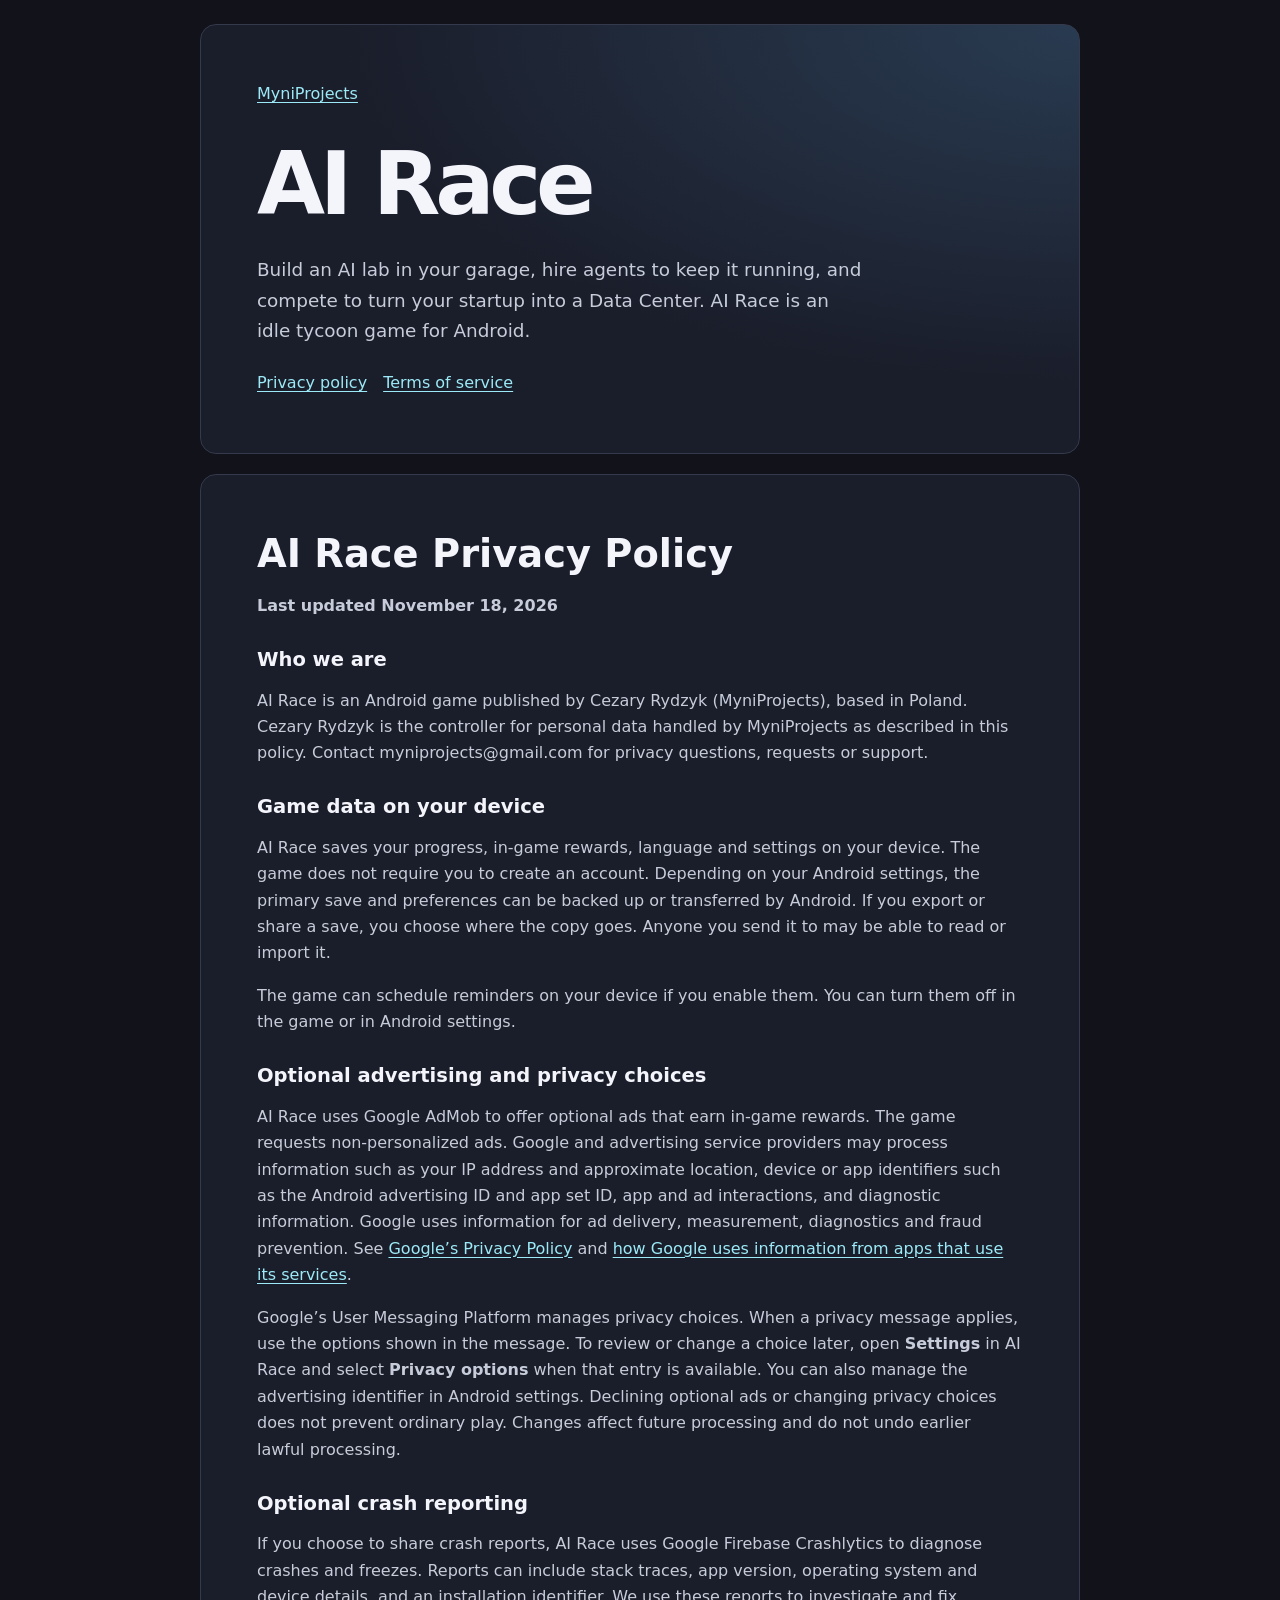
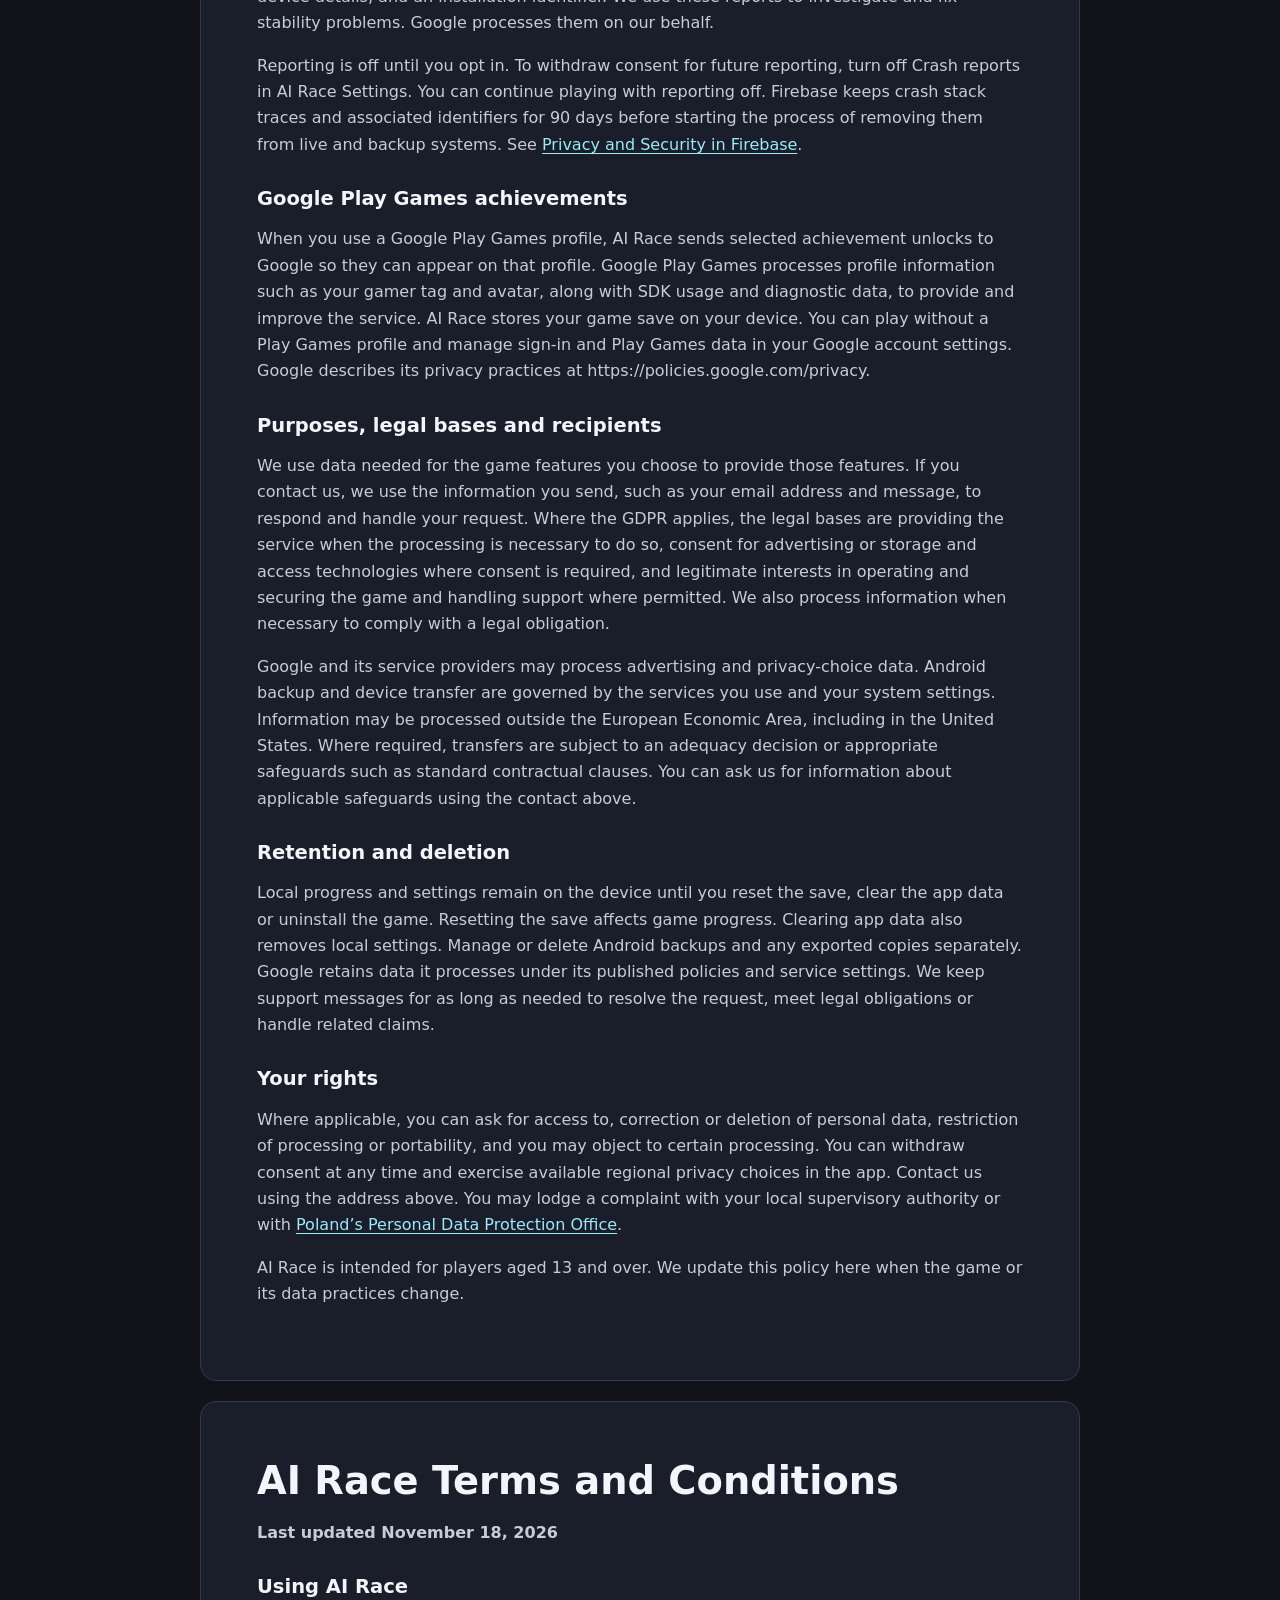
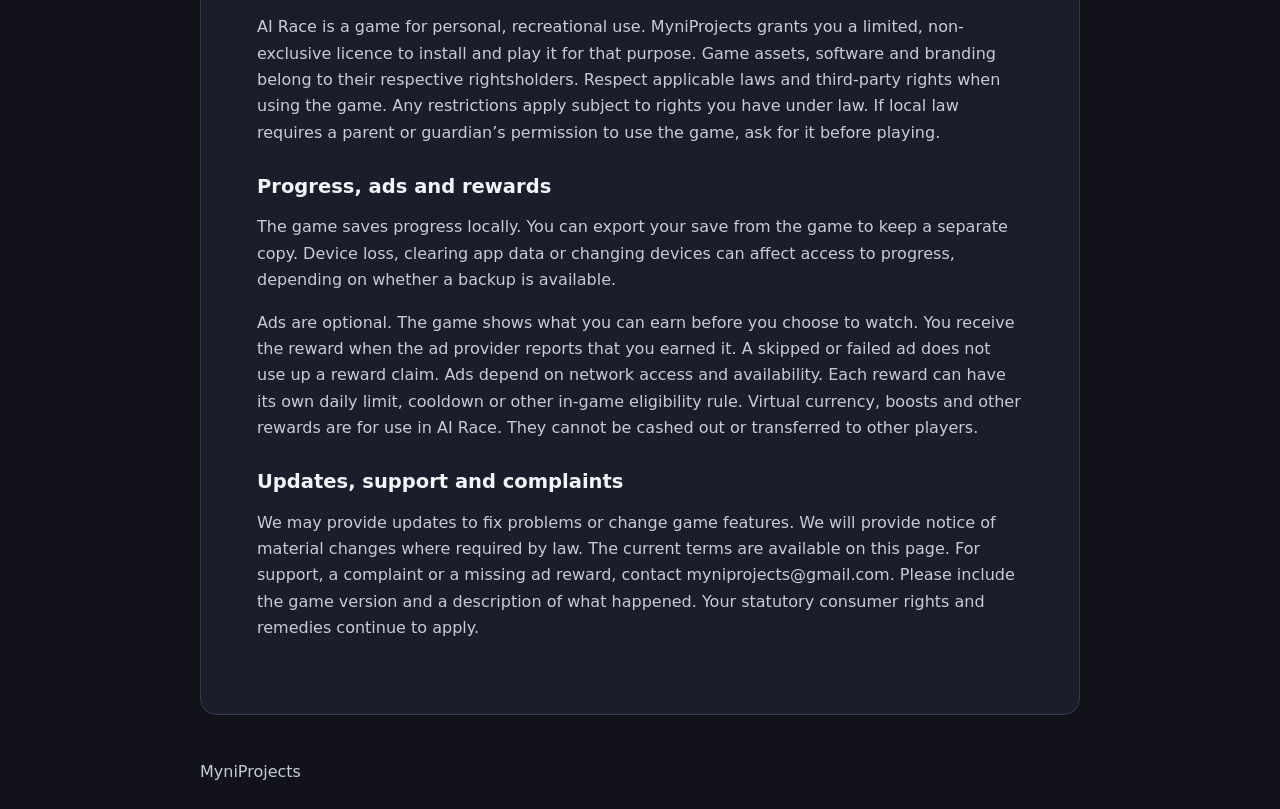
==== ai-race.html @ e470b33d "Publish AI Race game and policy page" ====
<!doctype html>
<html lang="en">
<head>
<meta charset="utf-8">
<meta name="viewport" content="width=device-width, initial-scale=1">
<title>AI Race | MyniProjects</title>
<meta name="description" content="AI Race is an Android idle tycoon game. Explore the game, privacy policy, and terms.">
<style>
:root{color-scheme:dark;--bg:#11121a;--panel:#1a1d2a;--edge:#34394c;--text:#f4f4fb;--muted:#c7ccda;--accent:#9ceaf7}
*{box-sizing:border-box}body{margin:0;background:var(--bg);color:var(--text);font:1rem/1.65 system-ui,sans-serif}main,footer{max-width:58rem;margin:auto;padding:1.5rem}header,section{padding:clamp(1.3rem,5vw,3.5rem);background:var(--panel);border:1px solid var(--edge);border-radius:1rem;margin-bottom:1.25rem}header{background:radial-gradient(ellipse at top right,#293b51,var(--panel) 60%)}h1,h2,h3{line-height:1.2;margin:0 0 .8rem}h1{font-size:clamp(3rem,10vw,5.5rem);letter-spacing:-.06em}h2{font-size:clamp(1.7rem,5vw,2.4rem)}h3{font-size:1.22rem;margin-top:1.8rem}p{color:var(--muted);overflow-wrap:anywhere}a{color:var(--accent);text-underline-offset:.18em}a:focus-visible{outline:2px solid var(--accent);outline-offset:4px}nav{display:flex;flex-wrap:wrap;gap:1rem;margin-top:1.5rem}.studio{display:inline-block;margin-bottom:1.5rem}.intro{font-size:1.15rem;max-width:38rem}footer{color:var(--muted);padding-top:0}
</style>
</head>
<body>
<main>
<header>
<a class="studio" href="/">MyniProjects</a>
<h1>AI Race</h1>
<p class="intro">Build an AI lab in your garage, hire agents to keep it running, and compete to turn your startup into a Data Center. AI Race is an idle tycoon game for Android.</p>
<nav aria-label="AI Race links"><a href="#privacy">Privacy policy</a><a href="#terms">Terms of service</a></nav>
</header>
<section id="privacy"><h2>AI Race Privacy Policy</h2>
<p><strong>Last updated November 18, 2026</strong></p>
<h3>Who we are</h3>
<p>AI Race is an Android game published by Cezary Rydzyk (MyniProjects), based in Poland. Cezary Rydzyk is the controller for personal data handled by MyniProjects as described in this policy. Contact myniprojects@gmail.com for privacy questions, requests or support.</p>
<h3>Game data on your device</h3>
<p>AI Race saves your progress, in-game rewards, language and settings on your device. The game does not require you to create an account. Depending on your Android settings, the primary save and preferences can be backed up or transferred by Android. If you export or share a save, you choose where the copy goes. Anyone you send it to may be able to read or import it.</p>
<p>The game can schedule reminders on your device if you enable them. You can turn them off in the game or in Android settings.</p>
<h3>Optional advertising and privacy choices</h3>
<p>AI Race uses Google AdMob to offer optional ads that earn in-game rewards. The game requests non-personalized ads. Google and advertising service providers may process information such as your IP address and approximate location, device or app identifiers such as the Android advertising ID and app set ID, app and ad interactions, and diagnostic information. Google uses information for ad delivery, measurement, diagnostics and fraud prevention. See <a href="https://policies.google.com/privacy">Google’s Privacy Policy</a> and <a href="https://policies.google.com/technologies/partner-sites">how Google uses information from apps that use its services</a>.</p>
<p>Google’s User Messaging Platform manages privacy choices. When a privacy message applies, use the options shown in the message. To review or change a choice later, open <strong>Settings</strong> in AI Race and select <strong>Privacy options</strong> when that entry is available. You can also manage the advertising identifier in Android settings. Declining optional ads or changing privacy choices does not prevent ordinary play. Changes affect future processing and do not undo earlier lawful processing.</p>
<h3>Optional crash reporting</h3>
<p>If you choose to share crash reports, AI Race uses Google Firebase Crashlytics to diagnose crashes and freezes. Reports can include stack traces, app version, operating system and device details, and an installation identifier. We use these reports to investigate and fix stability problems. Google processes them on our behalf.</p>
<p>Reporting is off until you opt in. To withdraw consent for future reporting, turn off Crash reports in AI Race Settings. You can continue playing with reporting off. Firebase keeps crash stack traces and associated identifiers for 90 days before starting the process of removing them from live and backup systems. See <a href="https://firebase.google.com/support/privacy">Privacy and Security in Firebase</a>.</p>
<h3>Google Play Games achievements</h3>
<p>When you use a Google Play Games profile, AI Race sends selected achievement unlocks to Google so they can appear on that profile. Google Play Games processes profile information such as your gamer tag and avatar, along with SDK usage and diagnostic data, to provide and improve the service. AI Race stores your game save on your device. You can play without a Play Games profile and manage sign-in and Play Games data in your Google account settings. Google describes its privacy practices at https://policies.google.com/privacy.</p>
<h3>Purposes, legal bases and recipients</h3>
<p>We use data needed for the game features you choose to provide those features. If you contact us, we use the information you send, such as your email address and message, to respond and handle your request. Where the GDPR applies, the legal bases are providing the service when the processing is necessary to do so, consent for advertising or storage and access technologies where consent is required, and legitimate interests in operating and securing the game and handling support where permitted. We also process information when necessary to comply with a legal obligation.</p>
<p>Google and its service providers may process advertising and privacy-choice data. Android backup and device transfer are governed by the services you use and your system settings. Information may be processed outside the European Economic Area, including in the United States. Where required, transfers are subject to an adequacy decision or appropriate safeguards such as standard contractual clauses. You can ask us for information about applicable safeguards using the contact above.</p>
<h3>Retention and deletion</h3>
<p>Local progress and settings remain on the device until you reset the save, clear the app data or uninstall the game. Resetting the save affects game progress. Clearing app data also removes local settings. Manage or delete Android backups and any exported copies separately. Google retains data it processes under its published policies and service settings. We keep support messages for as long as needed to resolve the request, meet legal obligations or handle related claims.</p>
<h3>Your rights</h3>
<p>Where applicable, you can ask for access to, correction or deletion of personal data, restriction of processing or portability, and you may object to certain processing. You can withdraw consent at any time and exercise available regional privacy choices in the app. Contact us using the address above. You may lodge a complaint with your local supervisory authority or with <a href="https://uodo.gov.pl/en">Poland’s Personal Data Protection Office</a>.</p>
<p>AI Race is intended for players aged 13 and over. We update this policy here when the game or its data practices change.</p>
</section><section id="terms"><h2>AI Race Terms and Conditions</h2>
<p><strong>Last updated November 18, 2026</strong></p>
<h3>Using AI Race</h3>
<p>AI Race is a game for personal, recreational use. MyniProjects grants you a limited, non-exclusive licence to install and play it for that purpose. Game assets, software and branding belong to their respective rightsholders. Respect applicable laws and third-party rights when using the game. Any restrictions apply subject to rights you have under law. If local law requires a parent or guardian’s permission to use the game, ask for it before playing.</p>
<h3>Progress, ads and rewards</h3>
<p>The game saves progress locally. You can export your save from the game to keep a separate copy. Device loss, clearing app data or changing devices can affect access to progress, depending on whether a backup is available.</p>
<p>Ads are optional. The game shows what you can earn before you choose to watch. You receive the reward when the ad provider reports that you earned it. A skipped or failed ad does not use up a reward claim. Ads depend on network access and availability. Each reward can have its own daily limit, cooldown or other in-game eligibility rule. Virtual currency, boosts and other rewards are for use in AI Race. They cannot be cashed out or transferred to other players.</p>
<h3>Updates, support and complaints</h3>
<p>We may provide updates to fix problems or change game features. We will provide notice of material changes where required by law. The current terms are available on this page. For support, a complaint or a missing ad reward, contact myniprojects@gmail.com. Please include the game version and a description of what happened. Your statutory consumer rights and remedies continue to apply.</p></section>
</main>
<footer>MyniProjects</footer>
</body>
</html>
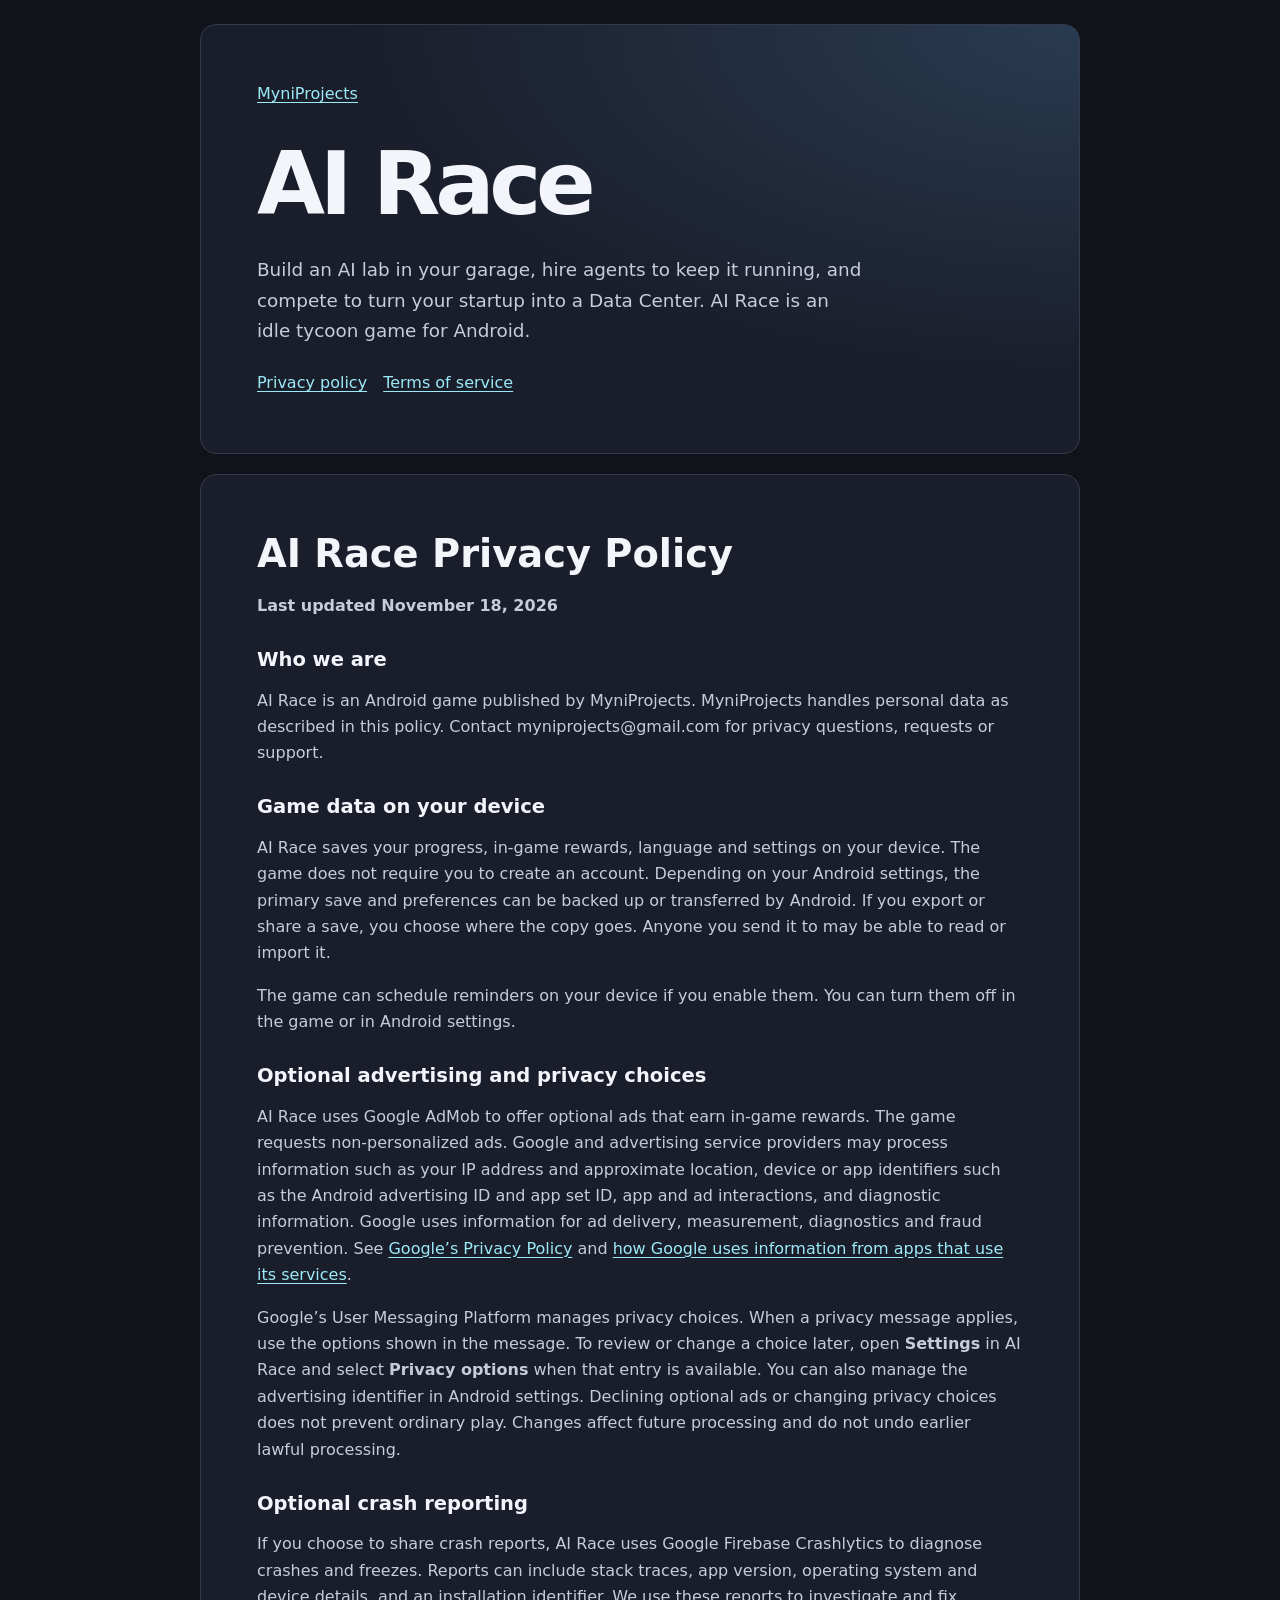
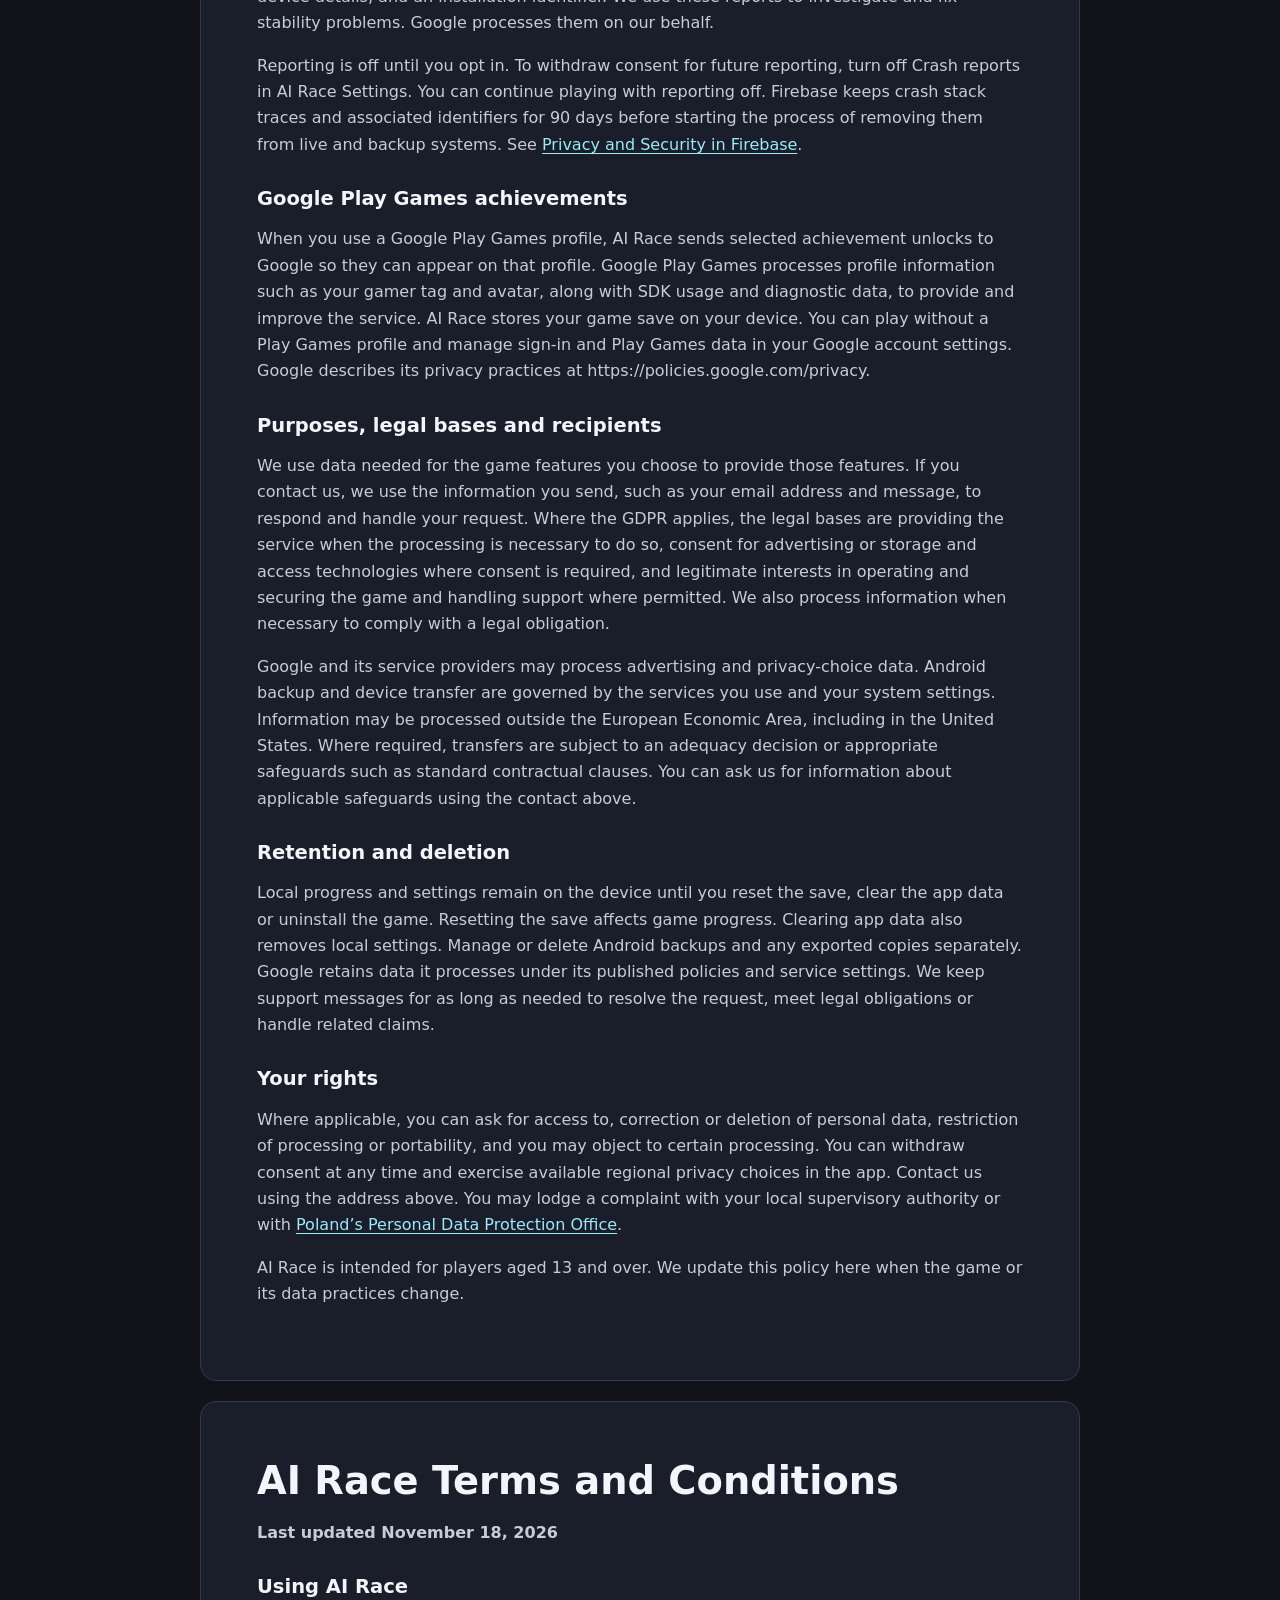
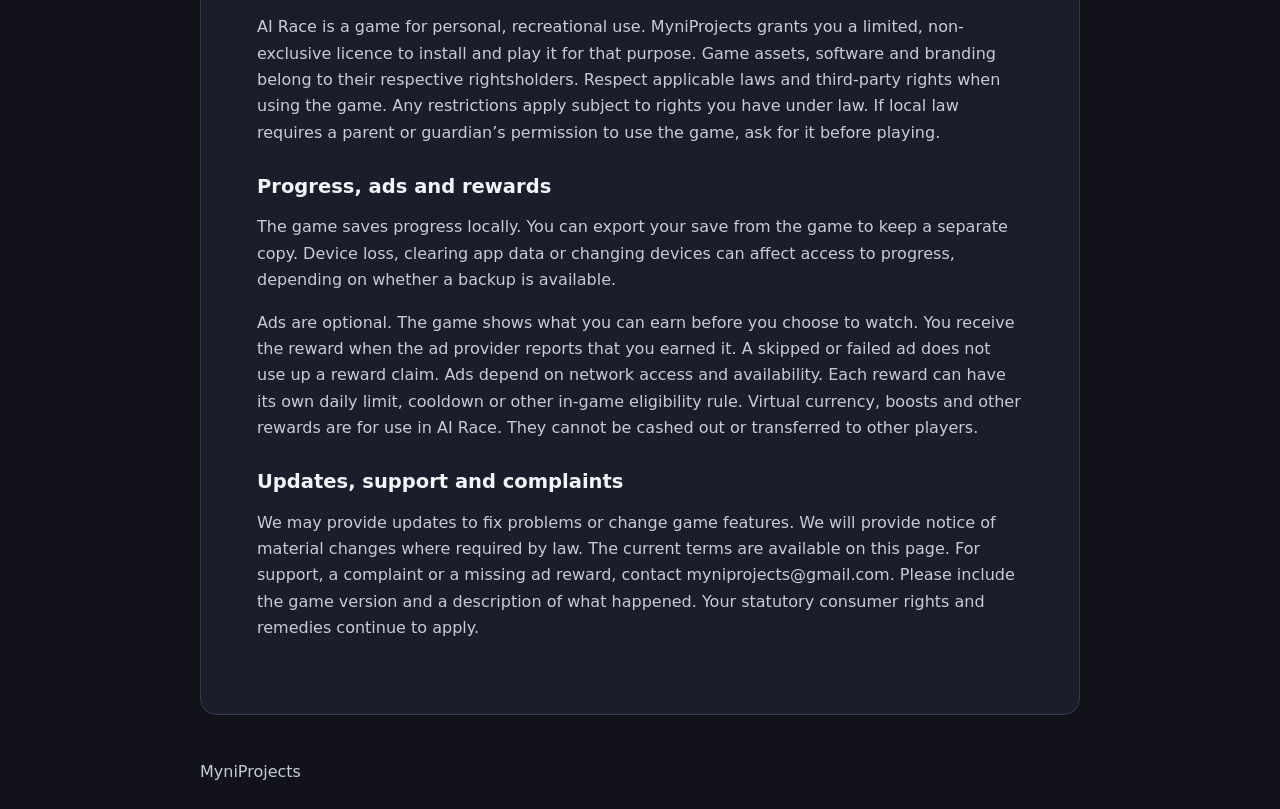
==== commit ca19027a: "Use publisher brand on the AI Race page" ====
--- a/ai-race.html
+++ b/ai-race.html
@@ -21,7 +21,7 @@
 <section id="privacy"><h2>AI Race Privacy Policy</h2>
 <p><strong>Last updated November 18, 2026</strong></p>
 <h3>Who we are</h3>
-<p>AI Race is an Android game published by Cezary Rydzyk (MyniProjects), based in Poland. Cezary Rydzyk is the controller for personal data handled by MyniProjects as described in this policy. Contact myniprojects@gmail.com for privacy questions, requests or support.</p>
+<p>AI Race is an Android game published by MyniProjects. MyniProjects handles personal data as described in this policy. Contact myniprojects@gmail.com for privacy questions, requests or support.</p>
 <h3>Game data on your device</h3>
 <p>AI Race saves your progress, in-game rewards, language and settings on your device. The game does not require you to create an account. Depending on your Android settings, the primary save and preferences can be backed up or transferred by Android. If you export or share a save, you choose where the copy goes. Anyone you send it to may be able to read or import it.</p>
 <p>The game can schedule reminders on your device if you enable them. You can turn them off in the game or in Android settings.</p>
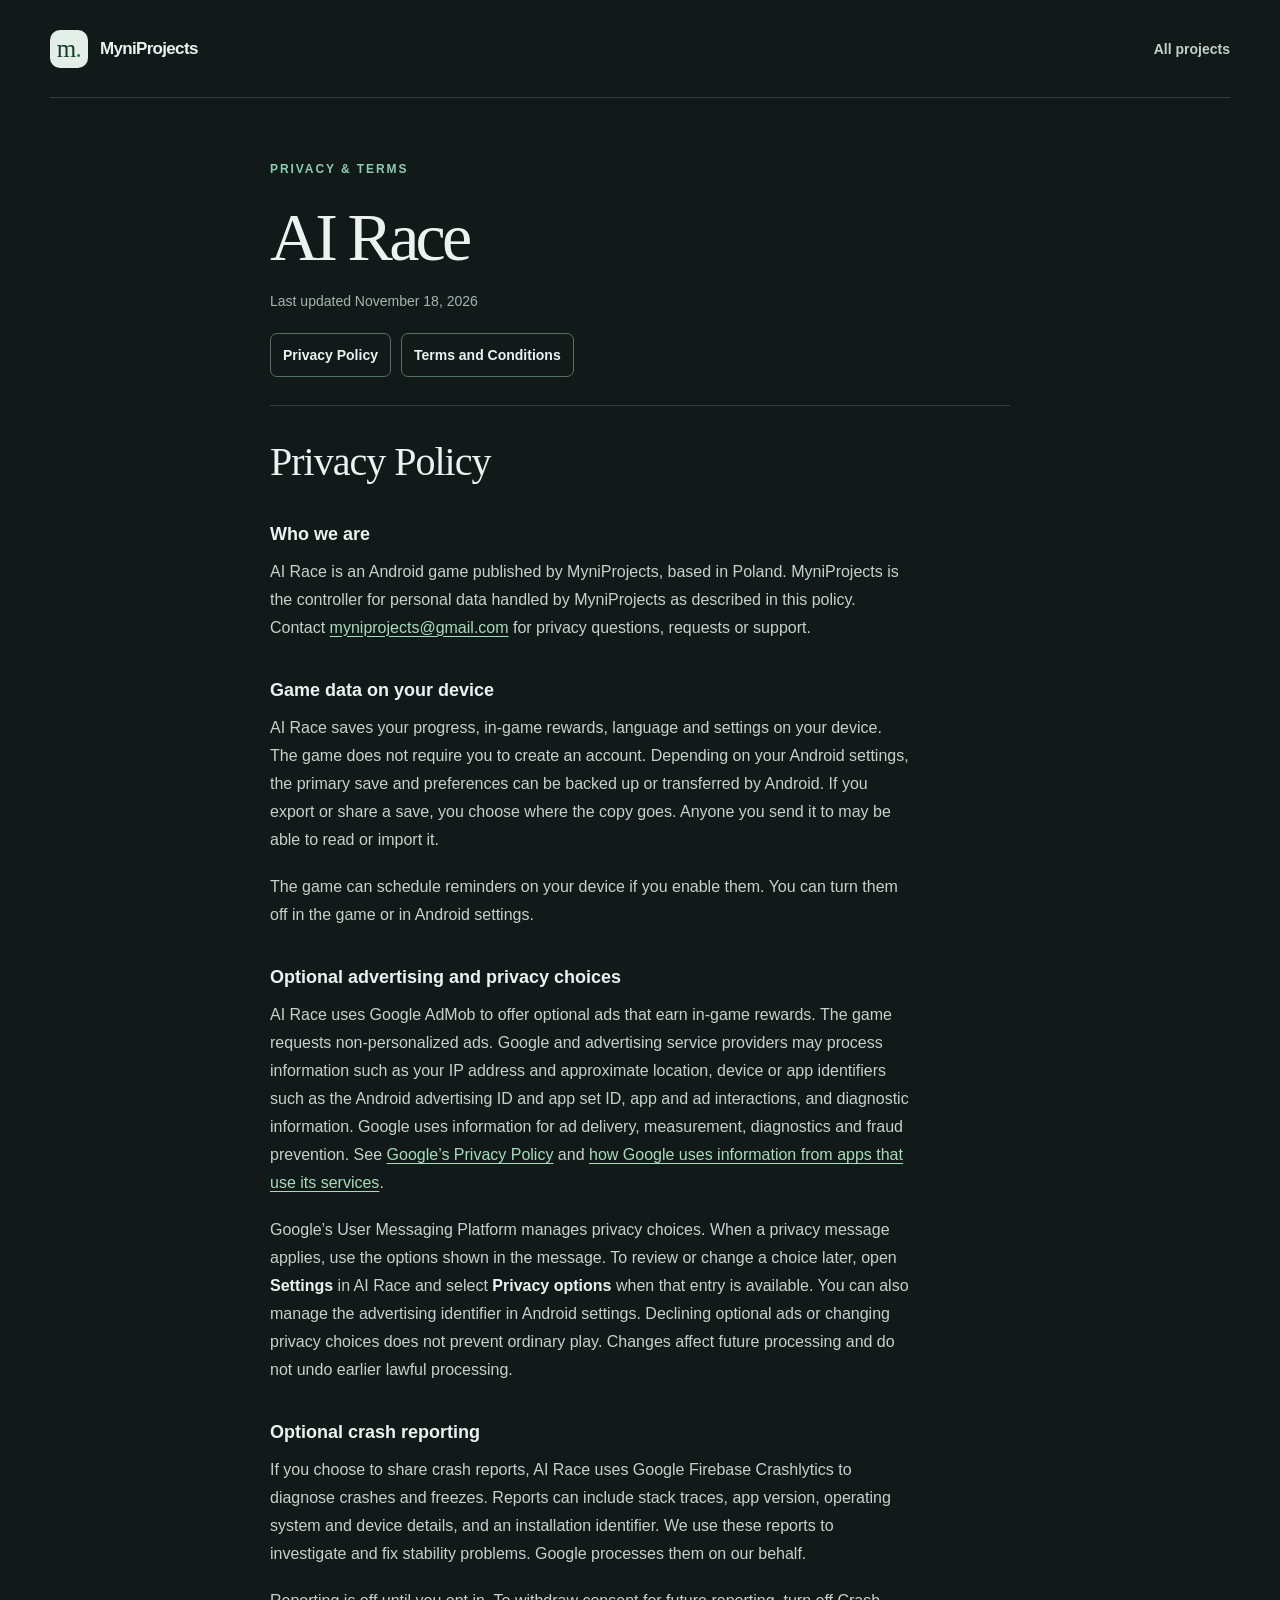
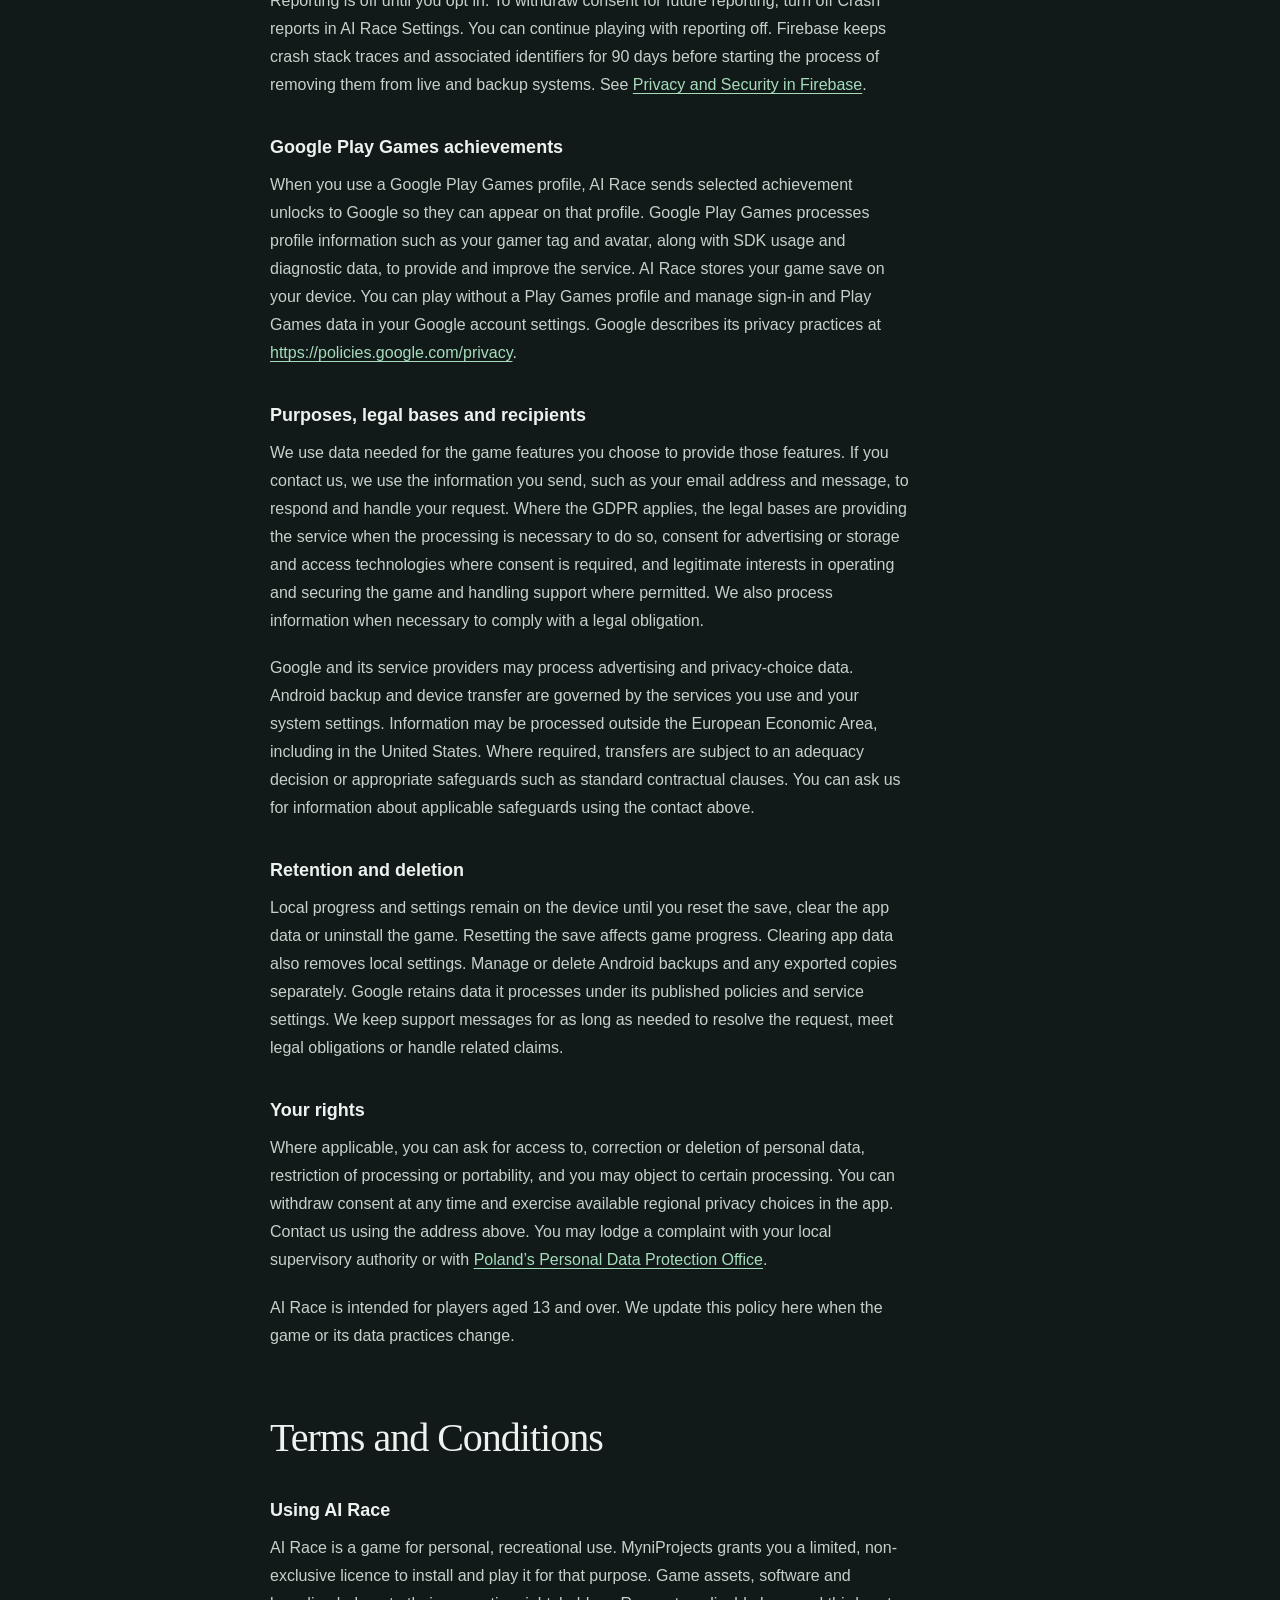
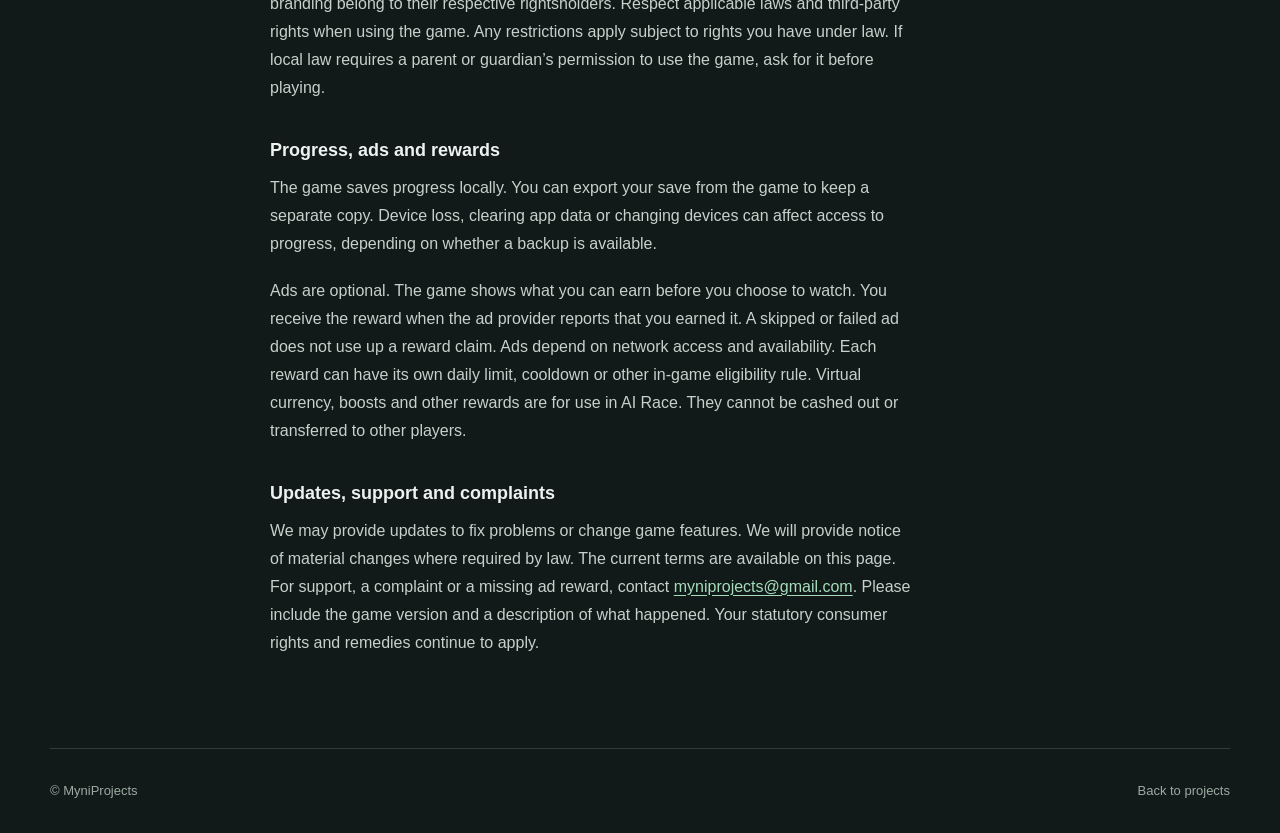
==== commit 237d53b8: "Publish MyniProjects portfolio and privacy pages" ====
--- a/ai-race.html
+++ b/ai-race.html
@@ -1,27 +1,7 @@
-<!doctype html>
-<html lang="en">
-<head>
-<meta charset="utf-8">
-<meta name="viewport" content="width=device-width, initial-scale=1">
-<title>AI Race | MyniProjects</title>
-<meta name="description" content="AI Race is an Android idle tycoon game. Explore the game, privacy policy, and terms.">
-<style>
-:root{color-scheme:dark;--bg:#11121a;--panel:#1a1d2a;--edge:#34394c;--text:#f4f4fb;--muted:#c7ccda;--accent:#9ceaf7}
-*{box-sizing:border-box}body{margin:0;background:var(--bg);color:var(--text);font:1rem/1.65 system-ui,sans-serif}main,footer{max-width:58rem;margin:auto;padding:1.5rem}header,section{padding:clamp(1.3rem,5vw,3.5rem);background:var(--panel);border:1px solid var(--edge);border-radius:1rem;margin-bottom:1.25rem}header{background:radial-gradient(ellipse at top right,#293b51,var(--panel) 60%)}h1,h2,h3{line-height:1.2;margin:0 0 .8rem}h1{font-size:clamp(3rem,10vw,5.5rem);letter-spacing:-.06em}h2{font-size:clamp(1.7rem,5vw,2.4rem)}h3{font-size:1.22rem;margin-top:1.8rem}p{color:var(--muted);overflow-wrap:anywhere}a{color:var(--accent);text-underline-offset:.18em}a:focus-visible{outline:2px solid var(--accent);outline-offset:4px}nav{display:flex;flex-wrap:wrap;gap:1rem;margin-top:1.5rem}.studio{display:inline-block;margin-bottom:1.5rem}.intro{font-size:1.15rem;max-width:38rem}footer{color:var(--muted);padding-top:0}
-</style>
-</head>
-<body>
-<main>
-<header>
-<a class="studio" href="/">MyniProjects</a>
-<h1>AI Race</h1>
-<p class="intro">Build an AI lab in your garage, hire agents to keep it running, and compete to turn your startup into a Data Center. AI Race is an idle tycoon game for Android.</p>
-<nav aria-label="AI Race links"><a href="#privacy">Privacy policy</a><a href="#terms">Terms of service</a></nav>
-</header>
-<section id="privacy"><h2>AI Race Privacy Policy</h2>
-<p><strong>Last updated November 18, 2026</strong></p>
+<!doctype html><html lang="en"><head><meta charset="utf-8"><meta name="viewport" content="width=device-width,initial-scale=1"><meta name="description" content="Privacy policy and terms for AI Race by MyniProjects."><title>AI Race — Privacy &amp; Terms</title><link rel="stylesheet" href="styles.css"></head><body><header class="header wrap"><a class="brand" href="index.html" aria-label="MyniProjects home"><span class="brand-mark" aria-hidden="true">m<span>.</span></span><span>MyniProjects</span></a><a class="back" href="index.html#apps">All projects</a></header><main class="policy wrap"><div class="policy-top"><p class="eyebrow">PRIVACY &amp; TERMS</p><h1>AI Race</h1><p class="document-date">Last updated November 18, 2026</p><nav class="document-nav" aria-label="On this page"><a href="#privacy">Privacy Policy</a><a href="#terms">Terms and Conditions</a></nav></div>
+<article class="document"><h2 id="privacy" tabindex="-1">Privacy Policy</h2>
 <h3>Who we are</h3>
-<p>AI Race is an Android game published by MyniProjects. MyniProjects handles personal data as described in this policy. Contact myniprojects@gmail.com for privacy questions, requests or support.</p>
+<p>AI Race is an Android game published by MyniProjects, based in Poland. MyniProjects is the controller for personal data handled by MyniProjects as described in this policy. Contact <a href="mailto:myniprojects@gmail.com">myniprojects@gmail.com</a> for privacy questions, requests or support.</p>
 <h3>Game data on your device</h3>
 <p>AI Race saves your progress, in-game rewards, language and settings on your device. The game does not require you to create an account. Depending on your Android settings, the primary save and preferences can be backed up or transferred by Android. If you export or share a save, you choose where the copy goes. Anyone you send it to may be able to read or import it.</p>
 <p>The game can schedule reminders on your device if you enable them. You can turn them off in the game or in Android settings.</p>
@@ -32,7 +12,7 @@
 <p>If you choose to share crash reports, AI Race uses Google Firebase Crashlytics to diagnose crashes and freezes. Reports can include stack traces, app version, operating system and device details, and an installation identifier. We use these reports to investigate and fix stability problems. Google processes them on our behalf.</p>
 <p>Reporting is off until you opt in. To withdraw consent for future reporting, turn off Crash reports in AI Race Settings. You can continue playing with reporting off. Firebase keeps crash stack traces and associated identifiers for 90 days before starting the process of removing them from live and backup systems. See <a href="https://firebase.google.com/support/privacy">Privacy and Security in Firebase</a>.</p>
 <h3>Google Play Games achievements</h3>
-<p>When you use a Google Play Games profile, AI Race sends selected achievement unlocks to Google so they can appear on that profile. Google Play Games processes profile information such as your gamer tag and avatar, along with SDK usage and diagnostic data, to provide and improve the service. AI Race stores your game save on your device. You can play without a Play Games profile and manage sign-in and Play Games data in your Google account settings. Google describes its privacy practices at https://policies.google.com/privacy.</p>
+<p>When you use a Google Play Games profile, AI Race sends selected achievement unlocks to Google so they can appear on that profile. Google Play Games processes profile information such as your gamer tag and avatar, along with SDK usage and diagnostic data, to provide and improve the service. AI Race stores your game save on your device. You can play without a Play Games profile and manage sign-in and Play Games data in your Google account settings. Google describes its privacy practices at <a href="https://policies.google.com/privacy">https://policies.google.com/privacy</a>.</p>
 <h3>Purposes, legal bases and recipients</h3>
 <p>We use data needed for the game features you choose to provide those features. If you contact us, we use the information you send, such as your email address and message, to respond and handle your request. Where the GDPR applies, the legal bases are providing the service when the processing is necessary to do so, consent for advertising or storage and access technologies where consent is required, and legitimate interests in operating and securing the game and handling support where permitted. We also process information when necessary to comply with a legal obligation.</p>
 <p>Google and its service providers may process advertising and privacy-choice data. Android backup and device transfer are governed by the services you use and your system settings. Information may be processed outside the European Economic Area, including in the United States. Where required, transfers are subject to an adequacy decision or appropriate safeguards such as standard contractual clauses. You can ask us for information about applicable safeguards using the contact above.</p>
@@ -41,16 +21,11 @@
 <h3>Your rights</h3>
 <p>Where applicable, you can ask for access to, correction or deletion of personal data, restriction of processing or portability, and you may object to certain processing. You can withdraw consent at any time and exercise available regional privacy choices in the app. Contact us using the address above. You may lodge a complaint with your local supervisory authority or with <a href="https://uodo.gov.pl/en">Poland’s Personal Data Protection Office</a>.</p>
 <p>AI Race is intended for players aged 13 and over. We update this policy here when the game or its data practices change.</p>
-</section><section id="terms"><h2>AI Race Terms and Conditions</h2>
-<p><strong>Last updated November 18, 2026</strong></p>
+<h2 id="terms" tabindex="-1">Terms and Conditions</h2>
 <h3>Using AI Race</h3>
 <p>AI Race is a game for personal, recreational use. MyniProjects grants you a limited, non-exclusive licence to install and play it for that purpose. Game assets, software and branding belong to their respective rightsholders. Respect applicable laws and third-party rights when using the game. Any restrictions apply subject to rights you have under law. If local law requires a parent or guardian’s permission to use the game, ask for it before playing.</p>
 <h3>Progress, ads and rewards</h3>
 <p>The game saves progress locally. You can export your save from the game to keep a separate copy. Device loss, clearing app data or changing devices can affect access to progress, depending on whether a backup is available.</p>
 <p>Ads are optional. The game shows what you can earn before you choose to watch. You receive the reward when the ad provider reports that you earned it. A skipped or failed ad does not use up a reward claim. Ads depend on network access and availability. Each reward can have its own daily limit, cooldown or other in-game eligibility rule. Virtual currency, boosts and other rewards are for use in AI Race. They cannot be cashed out or transferred to other players.</p>
 <h3>Updates, support and complaints</h3>
-<p>We may provide updates to fix problems or change game features. We will provide notice of material changes where required by law. The current terms are available on this page. For support, a complaint or a missing ad reward, contact myniprojects@gmail.com. Please include the game version and a description of what happened. Your statutory consumer rights and remedies continue to apply.</p></section>
-</main>
-<footer>MyniProjects</footer>
-</body>
-</html>
+<p>We may provide updates to fix problems or change game features. We will provide notice of material changes where required by law. The current terms are available on this page. For support, a complaint or a missing ad reward, contact <a href="mailto:myniprojects@gmail.com">myniprojects@gmail.com</a>. Please include the game version and a description of what happened. Your statutory consumer rights and remedies continue to apply.</p></article></main><footer class="footer wrap"><span>© MyniProjects</span><a href="index.html#apps">Back to projects</a></footer></body></html>
--- a/styles.css
+++ b/styles.css
@@ -0,0 +1,398 @@
+:root {
+  color-scheme: dark;
+  --ink: #edf2f0;
+  --muted: #a6b4ae;
+  --line: #303d39;
+  --paper: #111a18;
+  --accent: #8bcdb0;
+  --serif: Georgia, 'Times New Roman', serif;
+}
+
+* { box-sizing: border-box; }
+
+@media (prefers-reduced-motion: no-preference) {
+  html { scroll-behavior: smooth; }
+  .plus { transition: transform .2s; }
+}
+
+body {
+  margin: 0;
+  color: var(--ink);
+  background: var(--paper);
+  font-family: 'Segoe UI', Arial, sans-serif;
+  font-size: 16px;
+}
+
+a { color: inherit; }
+
+:focus-visible {
+  outline: 3px solid #d9944b;
+  outline-offset: 4px;
+}
+
+.wrap {
+  width: min(1180px, calc(100% - 64px));
+  margin-inline: auto;
+}
+
+.header {
+  min-height: 98px;
+  display: flex;
+  flex-wrap: wrap;
+  align-items: center;
+  justify-content: space-between;
+  gap: 8px 16px;
+  padding-block: 12px;
+  border-bottom: 1px solid var(--line);
+}
+
+.brand {
+  display: inline-flex;
+  align-items: center;
+  gap: 12px;
+  text-decoration: none;
+  font-size: 17px;
+  font-weight: 700;
+  letter-spacing: -.04em;
+}
+
+.brand-mark {
+  display: grid;
+  place-content: center;
+  grid-auto-flow: column;
+  width: 38px;
+  height: 38px;
+  border-radius: 10px;
+  background: #e3eee8;
+  color: #173b2e;
+  font: 25px var(--serif);
+}
+
+.brand-mark span { color: #24775f; }
+
+.header nav { display: flex; gap: 34px; }
+
+.header nav a, .back {
+  display: inline-flex;
+  align-items: center;
+  min-height: 44px;
+  color: #c2d0ca;
+  font-size: 14px;
+  font-weight: 600;
+  text-decoration: none;
+}
+
+.header a:hover, .footer a:hover { color: var(--accent); }
+
+.hero {
+  min-height: 510px;
+  display: flex;
+  align-items: center;
+  justify-content: space-between;
+  gap: 24px;
+  padding-block: 56px 64px;
+}
+
+.eyebrow {
+  margin: 0 0 24px;
+  color: var(--accent);
+  font-size: 12px;
+  font-weight: 750;
+  letter-spacing: .16em;
+  text-transform: uppercase;
+}
+
+.eyebrow-line {
+  display: inline-block;
+  width: 26px;
+  height: 2px;
+  margin-right: 10px;
+  background: var(--accent);
+  vertical-align: middle;
+}
+
+.hero h1 {
+  margin: 0 0 27px;
+  font: 400 clamp(64px, 7vw, 100px)/.99 var(--serif);
+  letter-spacing: -.065em;
+}
+
+.hero h1 em { color: var(--accent); }
+
+.intro {
+  max-width: 460px;
+  margin: 0 0 24px;
+  color: #b3c2bb;
+  font-size: 18px;
+  line-height: 1.75;
+}
+
+.hero-link {
+  display: inline-flex;
+  align-items: center;
+  gap: 20px;
+  min-height: 44px;
+  border-bottom: 1px solid #97b1a4;
+  font-size: 14px;
+  font-weight: 700;
+  text-decoration: none;
+}
+
+.hero-link:hover, .hero-link span { color: var(--accent); }
+.hero-link span { font-size: 19px; }
+
+.hero-art {
+  position: relative;
+  display: grid;
+  flex: none;
+  place-items: center;
+  width: clamp(230px, 32vw, 380px);
+  aspect-ratio: 1;
+}
+
+.orbit {
+  position: absolute;
+  border: 1px solid #38564a;
+  border-radius: 50%;
+}
+
+.orbit-one { inset: 6%; }
+.orbit-two { inset: 18%; }
+
+.art-center {
+  display: grid;
+  grid-auto-flow: column;
+  place-content: center;
+  width: 40%;
+  aspect-ratio: 1;
+  border-radius: 29%;
+  background: #285745;
+  color: #fff;
+  font: clamp(54px, 7vw, 90px) var(--serif);
+  transform: rotate(-8deg);
+}
+
+.art-center span { color: var(--accent); }
+.art-dot { position: absolute; border-radius: 50%; background: #72ad8e; }
+.dot-one { width: 16px; height: 16px; top: 8%; left: 28%; }
+.dot-two { width: 11px; height: 11px; right: 6%; bottom: 42%; background: #d7a366; }
+.dot-three { width: 9px; height: 9px; bottom: 19%; left: 21%; }
+
+.projects { padding-block: 72px 88px; background: #192522; }
+
+.section-head, .contact {
+  display: flex;
+  align-items: end;
+  justify-content: space-between;
+  gap: 30px;
+}
+
+.section-head { margin-bottom: 32px; }
+
+.section-head h2, .contact h2 {
+  margin: 0;
+  font: 400 clamp(42px, 5vw, 60px)/1 var(--serif);
+  letter-spacing: -.055em;
+}
+
+.section-head h2 span, .contact h2 span { color: var(--accent); }
+.section-head > p { margin: 0; color: var(--muted); line-height: 1.6; }
+
+.app-grid {
+  display: grid;
+  grid-template-columns: repeat(2, minmax(0, 1fr));
+  align-items: start;
+  gap: 14px;
+}
+
+.app-card {
+  border: 1px solid #34463d;
+  border-radius: 12px;
+  background: #22312b;
+}
+
+.card-toggle {
+  display: flex;
+  align-items: center;
+  gap: 20px;
+  width: 100%;
+  min-height: 132px;
+  padding: 23px;
+  border: 0;
+  border-radius: 11px;
+  background: transparent;
+  color: inherit;
+  font: inherit;
+  text-align: left;
+  cursor: pointer;
+}
+
+.card-toggle:hover { background: #293c33; }
+.card-toggle:focus-visible { outline-offset: -4px; }
+.card-toggle[aria-expanded="true"] { border-radius: 11px 11px 0 0; }
+
+.app-artwork {
+  display: grid;
+  flex: none;
+  width: 76px;
+  height: 76px;
+  overflow: hidden;
+  border-radius: 17px;
+}
+
+.app-icon, .fallback {
+  grid-area: 1 / 1;
+  width: 100%;
+  height: 100%;
+}
+
+.app-icon { object-fit: cover; opacity: 0; }
+.app-icon.is-loaded { opacity: 1; }
+
+.fallback {
+  display: grid;
+  place-items: center;
+  background: #354b3f;
+  color: #b7e4ca;
+  font: 36px var(--serif);
+}
+
+.app-info { display: flex; flex-direction: column; min-width: 0; gap: 6px; }
+
+.category {
+  color: var(--accent);
+  font-size: 11px;
+  font-weight: 750;
+  letter-spacing: .13em;
+  text-transform: uppercase;
+}
+
+.app-info strong { font-size: 17px; letter-spacing: -.02em; }
+.app-description { color: #abbab2; font-size: 14px; line-height: 1.4; }
+
+.plus {
+  flex: none;
+  margin-left: auto;
+  color: #9cc7ae;
+  font-size: 26px;
+  font-weight: 300;
+  line-height: 1;
+}
+
+.card-toggle[aria-expanded="true"] .plus { transform: rotate(45deg); }
+
+.actions {
+  display: flex;
+  flex-wrap: wrap;
+  gap: 10px;
+  padding: 15px 23px 20px;
+  border-top: 1px solid #3a4b42;
+}
+
+.actions[hidden], .fallback[hidden] { display: none; }
+
+.actions a, .document-nav a {
+  display: inline-flex;
+  align-items: center;
+  min-height: 44px;
+  padding: 8px 12px;
+  border: 1px solid #567163;
+  border-radius: 7px;
+  font-size: 14px;
+  font-weight: 650;
+  text-decoration: none;
+}
+
+.actions .play-link { border-color: #a8dfbf; background: #a8dfbf; color: #143225; }
+.actions a:hover, .document-nav a:hover { text-decoration: underline; text-underline-offset: 3px; }
+
+.contact { padding-block: 72px 80px; }
+
+.contact > a {
+  color: #a5dcbd;
+  font-size: 17px;
+  overflow-wrap: anywhere;
+  text-underline-offset: 6px;
+}
+
+.footer {
+  display: flex;
+  align-items: center;
+  justify-content: space-between;
+  gap: 20px;
+  padding-block: 20px;
+  border-top: 1px solid var(--line);
+  color: #9caaa3;
+  font-size: 13px;
+}
+
+.footer a { display: inline-flex; align-items: center; min-height: 44px; text-decoration: none; }
+.policy { max-width: 740px; }
+.policy-top { padding-block: 64px 28px; border-bottom: 1px solid var(--line); }
+
+.policy-top h1 {
+  margin: 0;
+  font: 400 clamp(39px, 6vw, 68px)/1.1 var(--serif);
+  letter-spacing: -.055em;
+  overflow-wrap: anywhere;
+}
+
+.document-date { color: var(--muted); font-size: 14px; }
+.policy-top .document-date { margin: 18px 0 0; }
+.document-nav { display: flex; flex-wrap: wrap; gap: 10px; margin-top: 24px; }
+
+.document {
+  max-width: 72ch;
+  padding-block: 32px 72px;
+  color: #c6d1cb;
+  line-height: 1.75;
+  overflow-wrap: anywhere;
+}
+
+.document h2, .document h3 { color: var(--ink); scroll-margin-top: 24px; }
+
+.document h2 {
+  margin: 1.6em 0 .7em;
+  font: 400 clamp(31px, 4vw, 40px)/1.2 var(--serif);
+  letter-spacing: -.025em;
+}
+
+.document h2:first-child { margin-top: 0; }
+.document h3 { margin: 2em 0 .6em; font-size: 18px; line-height: 1.4; }
+.document p, .document ul { margin: 0 0 1.2em; }
+.document li + li { margin-top: .75em; }
+.document a { color: #a6dcbc; text-underline-offset: 3px; }
+.document strong { color: var(--ink); }
+.document section[lang] { margin-top: 56px; padding-top: 32px; border-top: 1px solid var(--line); }
+
+@media (max-width: 800px) {
+  .app-grid { grid-template-columns: 1fr; }
+}
+
+@media (max-width: 700px) {
+  .wrap { width: calc(100% - 40px); }
+  .header { min-height: 76px; }
+  .header nav { gap: 16px; }
+  .hero { display: block; min-height: 0; padding-block: 54px 58px; }
+  .hero h1 { font-size: clamp(43px, 12vw, 78px); }
+  .hero-art { display: none; }
+  .intro { font-size: 17px; }
+  .projects { padding-block: 48px 56px; }
+  .section-head, .contact { display: block; }
+  .section-head > p { margin-top: 14px; }
+  .card-toggle { min-height: 104px; gap: 14px; padding: 16px; }
+  .app-artwork { width: 60px; height: 60px; border-radius: 14px; }
+  .actions { padding: 12px 16px 16px; }
+  .contact { padding-block: 54px 60px; }
+  .contact > a { display: inline-block; margin-top: 20px; }
+  .policy-top { padding-top: 42px; }
+  .document { padding-bottom: 56px; }
+}
+
+@media (max-width: 380px) {
+  .wrap { width: calc(100% - 32px); }
+  .header { gap: 4px 12px; }
+  .header nav { gap: 12px; }
+  .brand { font-size: 16px; gap: 8px; }
+  .brand-mark { width: 32px; height: 32px; font-size: 22px; }
+}
